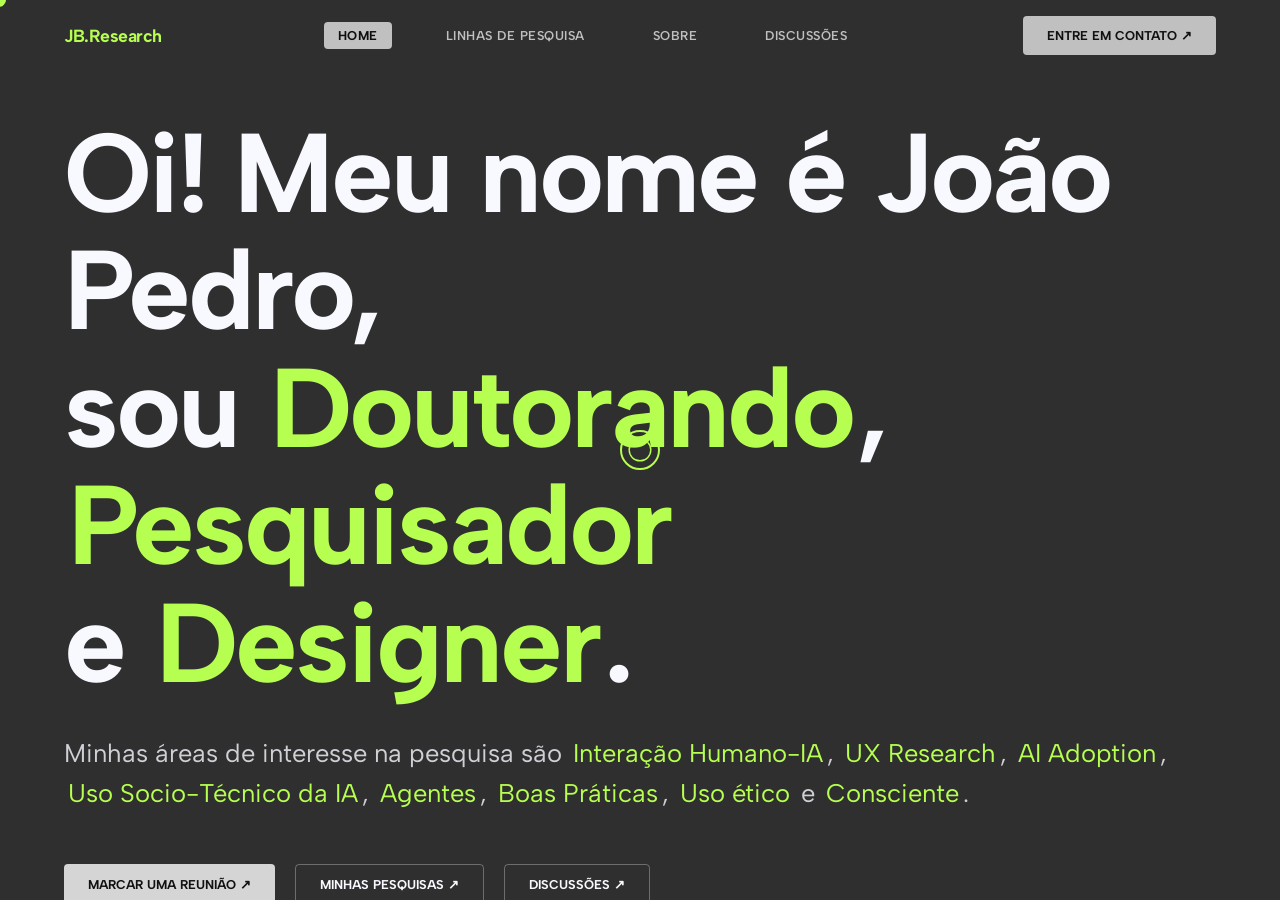
==== index.html @ c2bb64d6 "first commit" ====
<!DOCTYPE html>
<html lang="pt-BR">
<head>
    <meta charset="UTF-8">
    <meta name="viewport" content="width=device-width, initial-scale=1.0">
    <title>JB.Research - Doutorando, Pesquisador e Designer</title>
    <!-- Google Fonts: Albert Sans -->
    <link rel="preconnect" href="https://fonts.googleapis.com">
    <link rel="preconnect" href="https://fonts.gstatic.com" crossorigin>
    <link href="https://fonts.googleapis.com/css2?family=Albert+Sans:ital,wght@0,100..900;1,100..900&display=swap" rel="stylesheet">
    <!-- CSS -->
    <link rel="stylesheet" href="css/style.css">
</head>
<body>
    <!-- Background fixed -->
    <div class="site-bg"></div>

    <!-- Navigation Bar -->
    <nav class="navbar glass">
        <a href="#home" class="logo">JB.Research</a>
        <div class="nav-links">
            <a href="#home" class="nav-link">HOME</a>
            <a href="#pesquisa" class="nav-link">LINHAS DE PESQUISA</a>
            <a href="#sobre" class="nav-link">SOBRE</a>
            <a href="#discussoes" class="nav-link">DISCUSSÕES</a>
        </div>
        <a href="#contato" class="btn-primary">ENTRE EM CONTATO ↗</a>
    </nav>

    <!-- App Shell: SPA Wrapper -->
    <main id="app-content">
        <!-- HOME -->
        <section id="route-home" class="page-section active">
            <div class="home-content">
                <h1 class="hero-title anim-hero-1">Oi! Meu nome é João Pedro,<br>sou <span class="highlight highlight-sweep">Doutorando</span>, <span class="highlight highlight-sweep">Pesquisador</span><br>e <span class="highlight highlight-sweep">Designer</span>.</h1>
                <p class="hero-paragraph anim-hero-2">Minhas áreas de interesse na pesquisa são <span class="highlight highlight-sweep">Interação Humano-IA</span>, <span class="highlight highlight-sweep">UX Research</span>, <span class="highlight highlight-sweep">AI Adoption</span>, <span class="highlight highlight-sweep">Uso Socio-Técnico da IA</span>, <span class="highlight highlight-sweep">Agentes</span>, <span class="highlight highlight-sweep">Boas Práticas</span>, <span class="highlight highlight-sweep">Uso ético</span> e <span class="highlight highlight-sweep">Consciente</span>.</p>
                <div class="hero-actions anim-hero-3">
                    <a href="#contato" class="btn-secondary">MARCAR UMA REUNIÃO ↗</a>
                    <a href="#pesquisa" class="btn-outline">MINHAS PESQUISAS ↗</a>
                    <a href="#discussoes" class="btn-outline">DISCUSSÕES ↗</a>
                </div>
            </div>
        </section>

        <!-- LINHAS DE PESQUISA -->
        <section id="route-pesquisa" class="page-section">
            <div class="cards-grid">
                <a href="https://www.linkedin.com/in/joaopedropombarros/" target="_blank" rel="noopener noreferrer"><div class="glass-card full-height anim-delay-1">
                    <h2>Tese</h2>
                    <div class="card-content-wrap">
                        <p class="card-book-title">Título: <span class="highlight">AGENTES DE IA COMO SUPORTE COGNITIVO NO ENSINO DE DESIGN DIGITAL</span>: PRINCÍPIOS, PRÁTICAS E MÉTODO PARA INTERAÇÃO HUMANO-IA, APRIMORANDO AS COMPETÊNCIAS DE DESIGN EM ESTUDANTES.</p>
                        <p class="card-abstract"><strong>Resumo:</strong> Esta tese investiga como agentes de IA podem atuar como suporte cognitivo no ensino de design digital, focando na interação humano-IA e no desenvolvimento de competências projetuais. O estudo explora princípios, práticas e métodos para a co-criação entre humanos e IA, visando aprimorar a qualidade e originalidade das decisões de design em estudantes.</p>
                    </div>
                    <div class="card-footer mt-auto">
                        <small>Palavras-chave: Interação Humano-IA, Agentes, Design, Ensino.</small>
                        <span class="icon-arrow">↗</span>
                    </div>
                </div>
                </a>

                  <a href="https://www.linkedin.com/in/joaopedropombarros/" target="_blank" rel="noopener noreferrer"> <div class="glass-card full-height anim-delay-2">
                    <h2>Dissertação</h2>
                    <div class="card-content-wrap">
                        <p class="card-book-title">Título: <span class="highlight">APLICAÇÕES DA INTELIGÊNCIA ARTIFICIAL GENERATIVA</span> EM PROCESSOS DE PRODUÇÃO DE SITES COM FOCO NA EXPERIÊNCIA DOS WEB DESIGNERS</p>
                        <p class="card-abstract"><strong>Resumo:</strong> Esta dissertação investiga como a inteligência artificial generativa pode ser aplicada em processos de produção de sites, com foco na experiência dos web designers. O estudo explora princípios, práticas e métodos para a co-criação entre humanos e IA, visando aprimorar a qualidade e originalidade das decisões de design.</p>
                    </div>
                    <div class="card-footer mt-auto">
                        <small>Palavras-chave: Inteligência Artificial Generativa, Experiência do Usuário, Web Design.</small>
                        <span class="icon-arrow">↗</span>
                    </div>
                </div>
                  </a>

                   <a href="https://www.linkedin.com/in/joaopedropombarros/" target="_blank" rel="noopener noreferrer">
                    <div class="glass-card full-height anim-delay-3">
                    <h2>Artigos e Papers</h2>
                    <div class="card-content-wrap">
                        <p class="card-book-title">Título: NÍVEIS DE ATRIBUIÇÃO DE INTELIGÊNCIA ARTIFICIAL (NAIA): <span class="highlight">UMA PROPOSTA DE DISCLAIMER BIDIMENSIONAL</span> PARA IDENTIFICAÇÃO DO USO DE INTELIGÊNCIA ARTIFICIAL EM PRODUTOS INTELECTUAIS E CRIATIVOS</p>
                        <p class="card-abstract" style="margin-bottom: 20px;"><strong>Resumo:</strong> Este artigo propõe uma estrutura para identificar o uso de inteligência artificial em produtos intelectuais e criativos, abordando questões de autoria, ética e transparência.</p>
                        <hr class="separator" style="margin: 20px 0;">
                        <p class="card-book-title">Título: A CAIXA PRETA DO ARTISTA: <span class="highlight">MEDIAÇÃO TÉCNICA, OPACIDADE ALGORÍTMICA E A CRISE DA AUTORIA NO DESIGN GENERATIVO</span></p>
                        <p class="card-abstract"><strong>Resumo:</strong> Este artigo explora a crise da autoria no design generativo, abordando questões de mediação técnica, opacidade algorítmica e o papel do designer na era da inteligência artificial.</p>
                    </div>
                    <div class="card-footer mt-auto">
                        <small>Palavras-chave: Autoria, Opacidade, Ética, Inteligência Artificial.</small>
                        <span class="icon-arrow">↗</span>
                    </div>
                </div>
                   </a>
            </div>
        </section>

        <!-- SOBRE -->
        <section id="route-sobre" class="page-section scrollable">
            <div class="sobre-container">
                <div class="glass-card sobre-wrapper anim-delay-1">
                    <h2 class="section-title anim-delay-0">Sobre</h2>
                    <div class="sobre-grid">
                        <div class="sobre-column">
                            <h3 class="sobre-title"><span class="highlight">Perfil</span></h3>
                            <p>Pesquisador em interação humano-IA (Human-AI Interaction) e doutorando no programa TIDD da PUC-SP, onde investigo agentes de IA (AI Agents) como suporte cognitivo para estudantes de design digital. Mestre pelo mesmo programa, com dissertação sobre o impacto da IA generativa no workflow de web designers. Formação em Design de Interação.</p>
                            <p>Conecto pesquisa acadêmica com prática profissional: investigo como pessoas adotam e interagem com IA (AI Adoption), e trago experiência real em análise de comportamento de usuários, testes A/B, design system e front-end avançado (HTML, CSS, JavaScript). Atuo na intersecção entre user research, human-centered design, co-design humano-IA e prompt engineering.</p>

                            <h3 class="sobre-title"><span class="highlight">Experiência Profissional</span></h3>
                            <div class="timeline-item">
                                <p class="sobre-subtitle">Web Designer Jr — Empiricus, São Paulo | Jan 2023 - Jun 2025</p>
                                <ul>
                                    <li>Mais de 120 campanhas digitais. Testes A/B orientando decisões baseadas em evidência.</li>
                                    <li>Criação de interfaces completas (CPL, LP, VSL, Checkout) com foco em clareza, hierarquia visual e consistência entre etapas do funil.</li>
                                    <li>Definição colaborativa de KV, estrutura de página, CTAs e elementos visuais com impacto direto em engajamento e cliques.</li>
                                    <li>Desenvolvimento e manutenção de design systems internos, incluindo padronização de ícones, cores, componentes e comportamentos.</li>
                                    <li>Prototipação em Figma, com criação de variações de layout e comparação de alternativas para tomada de decisão.</li>
                                    <li>Execução de testes A/B , comparando variações de páginas e selecionando versões de maior desempenho.</li>
                                    <li>Participação no projeto de um formulário extenso com lógica condicional, definindo em conjunto fluxos alternativos, etapas reduzidas e regras de navegação.</li>
                                    <li>Colaboração constante com copywriters e designers na definição de comunicação visual e escrita.</li>
                                </ul>
                            </div>
                            <div class="timeline-item mt-4">
                                <p class="sobre-subtitle">Estagiário Web Designer — Empiricus, São Paulo | Jan 2022 - Dez 2022</p>
                                <ul>
                                    <li>Apoio na criação de layouts e interfaces de campanhas.</li>
                                    <li>Ajustes em design system, produção de elementos visuais e suporte no desenvolvimento das páginas.</li>
                                    <li>Suporte em testes A/B e variações de KV.</li>
                                </ul>
                            </div>
                            <div class="timeline-item mt-4">
                                <p class="sobre-subtitle">Estagiário de Design — Tribunal de Contas do Estado de São Paulo, São Paulo | Jan 2021 - Dez 2021</p>
                                <ul>
                                    <li>Participação no redesign da página principal, reorganizando conteúdo e estrutura visual.</li>
                                    <li>Criação de protótipos no Figma, layouts e materiais gráficos.</li>
                                    <li>Produção de ilustrações, vídeos e banners para comunicação interna e institucional.</li>
                                    <li>Apresentação interna sobre fundamentos de UX/UI.</li>   
                                </ul>
                            </div>
                           
                         
                        </div>
                        <div class="sobre-column">
                             <h3 class="sobre-title"><span class="highlight">Formação Acadêmica</span></h3>
                            <div class="timeline-item">
                                <p class="sobre-subtitle">Doutorado — Tecnologias da Inteligência e Design Digital PUC-SP | 2026 - atual</p>
                                <p class="date">Agentes de IA como Suporte Cognitivo no Ensino de Design Digital: co-design com IA e impactos na originalidade e qualidade das decisões projetuais.</p>
                            </div>
                            <div class="timeline-item">
                                <p class="sobre-subtitle">Mestrado — Tecnologias da Inteligência e Design Digital PUC-SP | 2023 - 2025</p>
                                <p class="date">Aplicações da IA Generativa em Processos de Produção de Sites com Foco na Experiência dos Web Designers.</p>
                            </div>
                            <div class="timeline-item">
                                <p class="sobre-subtitle">Bacharelado — Design de Interação PUC-SP | 2019 - 2022</p>
                                <p class="date">Projeto final com pesquisa de campo, prototipagem completa e validação interna.</p>
                            </div>
                            
                               <h3 class="sobre-title"><span class="highlight">Competências</span></h3>
                            <p class="sobre-subtitle">Pesquisa (User Research): Pesquisa qualitativa e quantitativa, testes A/B, heurísticas de Nielsen...</p>
                            <p class="sobre-subtitle">Design & UX (Human-Centered Design): Figma, design system, arquitetura de informação...</p>
                            <p class="sobre-subtitle">Front-end: HTML, CSS, JavaScript (avançado), React.</p>
                            <p class="sobre-subtitle">Transversais: Pensamento crítico, resolução de problemas.</p>
                           
                            <h3 class="sobre-title"><span class="highlight">Idiomas e Certificações</span></h3>
                            <p>Português: Nativo | Inglês: Avançado<br>
                            Front-end — Alura (160h) | JavaScript — Alura (100h) | Acessibilidade — Alura</p>
                        </div>
                    </div>
                </div>
            </div>
        </section>

        <!-- DISCUSSÕES -->
        <section id="route-discussoes" class="page-section scrollable">
            <div class="discussoes-container">
                <div class="glass-card mb-4 anim-delay-1">
                    <h2 style="font-size: 2.2rem; margin-bottom: 12px;">Discussões</h2>
                    <p>Reflexões, Insights e Teorias sobre Design, Cultura, Programação, Notícias, Educação, Inteligência Artificial e Tecnologia que se alinham com os temas das minhas pesquisas.</p>
                </div>
                
                <p>Clique para ler:</p>
                <div class="list-temas">
                    <a href="#tema/1" class="glass-card tema-card anim-delay-2">
                        <div class="tema-img"><img src="assets/images/discussao1.png" alt="Discussão na área" class="img-placeholder"></div>
                        <div class="tema-info">
                            <p style="font-size: 1rem;">15/04/2026</p>
                            <h2 style="font-size: 1.6rem;">O Custo Invisível da Inteligência Artificial: A Dívida Cognitiva que Está Se Acumulando</h2>
                            <div class="tags-container">
                                <!-- Tags disponíveis (descomente e cole na área livre abaixo para usar): -->
                                <!-- <span class="tema-tag tag-teoria">Teoria</span> -->
                                <!-- <span class="tema-tag tag-discussao">Discussão</span> -->
                                <!-- <span class="tema-tag tag-insight">Insight</span> -->
                                <!-- <span class="tema-tag tag-design">Design</span> -->
                                <!-- <span class="tema-tag tag-cultura">Cultura</span> -->
                                <!-- <span class="tema-tag tag-programacao">Programação</span> -->
                                <!-- <span class="tema-tag tag-noticia">Notícia</span> -->
                                <!-- <span class="tema-tag tag-educacao">Educação</span> -->
                                <!-- <span class="tema-tag tag-ia">Inteligência Artificial</span> -->
                                <!-- <span class="tema-tag tag-llms">LLMs</span> -->
                                <!-- <span class="tema-tag tag-agentes">Agentes</span> -->
                                <!-- <span class="tema-tag tag-tecnologia">Tecnologia</span> -->
                                
                                <!-- Tags ativas de exemplo nesta discussão: -->
                                <span class="tema-tag tag-tecnologia">Tecnologia</span>
                                <span class="tema-tag tag-ia">Inteligência Artificial</span>
                                <span class="tema-tag tag-llms">LLMs</span>
                            </div>
                        </div>
                    </a>
                    <!-- <a href="#tema/2" class="glass-card tema-card anim-delay-3">
                        <div class="tema-img"><div class="img-placeholder"></div></div>
                        <div class="tema-info">
                            <h2 style="font-size: 1.6rem;">Tema 2</h2>
                        </div>
                    </a>
                    <a href="#tema/3" class="glass-card tema-card anim-delay-4">
                        <div class="tema-img"><div class="img-placeholder"></div></div>
                        <div class="tema-info">
                            <h2 style="font-size: 1.6rem;">Tema 3</h2>
                        </div>
                    </a> -->
                </div>
            </div>
        </section>
        
        <!-- CONTATO -->
        <section id="route-contato" class="page-section">
            <div class="contato-content home-content anim-delay-1">
                <h1 class="hero-title">Vamos conversar?</h1>
                <p class="hero-paragraph">Sinta-se livre para <a href="mailto:joaoppob@gmail.com" class="highlight under-link">me enviar um e-mail</a> ou me conectar no <a target="_blank" href="https://www.linkedin.com/in/joaopedropombarros/" class="highlight under-link">LinkedIn</a>.</p>
            </div>
        </section>
    </main>

    <!-- DYNAMIC TEMA WRAPPER -->
    <div id="subpage-overlay" class="subpage-overlay">
        <div class="subpage-content" id="subpage-content">
            <!-- Carregado via fetch -->
        </div>
    </div>

    <!-- Mouse Custom Cursor -->
    <div id="circle-cursor">
        <svg viewBox="0 0 100 100"><circle cx="50" cy="50" r="30" stroke="var(--color-primary)" stroke-width="4" fill="var(--color-primary)" /></svg>
    </div>
    <div id="circle-cursorGrande">
        <svg viewBox="0 0 100 100"><circle cx="50" cy="50" r="30" stroke="var(--color-primary)" stroke-width="4" fill="none" /></svg>
    </div>

    <script src="https://cdn.jsdelivr.net/npm/@supabase/supabase-js@2"></script>
    <script src="js/script.js"></script>
</body>
</html>
---- css/style.css ----
/* Design Tokens (JB.Research) */
:root {
    --color-primary: #B6FF50;
    --color-secondary: #C0C0C0;
    --color-bg: #2F2F2F;
    --color-surface: rgba(0, 0, 0, 0.12); 
    --color-text-title: #F8F8FF;
    --color-text-body: rgba(248, 248, 255, 0.8);
    
    --border-radius: 8px;
    --blur-amount: 16px;
    --shadow-apple: 0 10px 30px rgba(0, 0, 0, 0.3), inset 0 1px 0 rgba(255, 255, 255, 0.05);
    
    --font-primary: 'Albert Sans', sans-serif;
}

* {
    margin: 0;
    padding: 0;
    box-sizing: border-box;
}

body {
    font-family: var(--font-primary);
    background-color: var(--color-bg);
    color: var(--color-text-body);
    overflow: hidden; /* SPA: Only sections scroll */
    height: 100vh;
    width: 100vw;
    cursor: none !important; /* Hide native cursor for the custom one */
}
a, button { cursor: none !important; }

h1, h2, h3, h4, h5, h6 {
    color: var(--color-text-title);
    font-weight: 700;
}
.highlight {
    color: var(--color-primary);
    transition: text-shadow 0.3s;
}
.highlight-sweep {
    display: inline;
    position: relative;
    background-image: linear-gradient(var(--color-primary), var(--color-primary));
    background-size: 0% 100%;
    background-repeat: no-repeat;
    background-position: left center;
    transition: background-size 0.5s cubic-bezier(0.25, 1, 0.5, 1), color 0.3s ease;
    padding: 0 4px;
    border-radius: 4px;
}
.highlight-sweep:hover {
    background-size: 100% 100%;
    color: #0e0e0e;
}

p {
    font-size: 1.2rem;
    line-height: 1.6;
    margin-bottom: 1rem;
}
a {
    text-decoration: none;
    transition: all 0.3s cubic-bezier(0.25, 1, 0.5, 1);
}

/* Base Fixed Background */
.site-bg {
    position: fixed;
    top: 0; left: 0; width: 100vw; height: 100vh;
    background-image: url('../assets/images/bg-desk.GIF');
    background-size: cover;
    background-position: center;
    background-repeat: no-repeat;
    z-index: -1;
    opacity: 0.8;
}

/* NAVBAR */
.navbar {
    position: fixed;
    top: 0; left: 0; width: 100%;
    padding: 24px 20vw; /* 20% margin */
    display: flex;
    justify-content: space-between;
    align-items: center;
    z-index: 100;
    transition: all 0.4s ease;
}
.navbar.scrolled {
    padding: 16px 20vw;
    background: rgba(0,0,0,0.5);
    backdrop-filter: blur(var(--blur-amount));
    -webkit-backdrop-filter: blur(var(--blur-amount));
    border-bottom: 1px solid rgba(255,255,255,0.05);
}
.logo {
    color: var(--color-primary);
    font-weight: 700;
    font-size: 1.1rem;
    letter-spacing: -0.5px;
}
.logo:hover {
    text-shadow: 0 0 15px rgba(182, 255, 80, 0.5);
}
.nav-links {
    display: flex;
    gap: 40px;
}

/* Hover Sweep Text Effect (Portfolio Style) */
.nav-link {
    color: var(--color-secondary); /* Cinza original */
    font-size: 0.8rem;
    font-weight: 600;
    text-transform: uppercase;
    letter-spacing: 0.5px;
    position: relative;
    padding: 6px 14px;
    z-index: 1;
    border-radius: 4px;
    overflow: hidden;
}
.nav-link::before {
    content: "";
    position: absolute;
    top: 0; left: 50%;
    width: 0; height: 100%;
    background: var(--color-secondary); /* Fundo expandindo em cinza */
    transition: width 0.3s cubic-bezier(0.25, 1, 0.5, 1), left 0.3s cubic-bezier(0.25, 1, 0.5, 1);
    z-index: -1;
}
.nav-link:hover::before, .nav-link.active::before {
    width: 100%;
    left: 0;
}
.nav-link:hover, .nav-link.active {
    color: #0e0e0e; /* Fica branco sobre o fundo preenchido */
    font-weight: bold;
}

/* BUTTONS */
.btn-primary, .btn-secondary, .btn-outline {
    padding: 12px 24px;
    border-radius: 4px;
    font-size: 0.8rem;
    font-weight: 700;
    text-transform: uppercase;
    display: inline-flex;
    align-items: center;
    justify-content: center;
    transition: transform 0.3s cubic-bezier(0.25, 1, 0.5, 1), box-shadow 0.3s, background-color 0.3s, color 0.3s;
}
.btn-primary {
    background: var(--color-secondary);
    color: #111;
}
.btn-primary:hover {
    transform: translateY(-2px);
    box-shadow: 0 10px 25px rgba(182, 255, 80, 0.2);
    background: var(--color-primary);
    color: #111;
}
.btn-secondary {
    background: rgba(255,255,255,0.8);
    color: #111;
}
.btn-secondary:hover {
    background: var(--color-primary);
    color: #111;
    transform: translateY(-2px);
    box-shadow: 0 10px 30px rgba(182, 255, 80, 0.3);
}
.btn-outline {
    background: transparent;
    color: var(--color-text-title);
    border: 1px solid rgba(255,255,255,0.3);
}
.btn-outline:hover {
    border-color: var(--color-primary);
    color: var(--color-primary);
    background: rgba(182, 255, 80, 0.05); /* very subtle green bg */
    transform: translateY(-2px);
    box-shadow: 0 10px 30px rgba(182, 255, 80, 0.1);
}

/* ROUTER & SECTIONS CONFIG */
#app-content {
    position: relative;
    width: 100%;
    height: 100vh;
}
.page-section {
    position: absolute;
    top: 0; left: 0; width: 100%; height: 100%;
    padding: 180px 20vw 60px; /* offset navbar, 20vw margins to center 60% content */
    opacity: 0;
    visibility: hidden;
    /* Removido o transform: translateY da seção base para previnir bugs de backdrop-filter no Safari */
    transition: opacity 0.6s cubic-bezier(0.25, 1, 0.5, 1), visibility 0.6s;
    overflow: hidden;
}
.page-section.active {
    opacity: 1;
    visibility: visible;
}
.page-section.scrollable {
    overflow-y: auto;
}

/* Animações Sequenciais Internas das Seções (Gatilho ao ficar .active) */
.page-section .anim-hero-1,
.page-section .anim-hero-2,
.page-section .anim-hero-3,
.page-section .anim-delay-0,
.page-section .anim-delay-1,
.page-section .anim-delay-2,
.page-section .anim-delay-3,
.page-section .anim-delay-4 {
    opacity: 0;
    transform: translateY(40px);
    transition: opacity 0.8s cubic-bezier(0.25, 1, 0.5, 1), transform 0.8s cubic-bezier(0.25, 1, 0.5, 1);
}

.page-section.active .anim-hero-1,
.page-section.active .anim-hero-2,
.page-section.active .anim-hero-3,
.page-section.active .anim-delay-0,
.page-section.active .anim-delay-1,
.page-section.active .anim-delay-2,
.page-section.active .anim-delay-3,
.page-section.active .anim-delay-4 {
    opacity: 1;
    transform: translateY(0);
}

/* Delays para as páginas integradas SPA aparecerem sucessivamente */
.anim-delay-0 { transition-delay: 0.1s; }
.anim-delay-1 { transition-delay: 0.2s; }
.anim-delay-2 { transition-delay: 0.3s; }
.anim-delay-3 { transition-delay: 0.4s; }
.anim-delay-4 { transition-delay: 0.5s; }

.anim-hero-1 { transition-delay: 0.3s; }
.anim-hero-2 { transition-delay: 0.5s; }
.anim-hero-3 { transition-delay: 0.7s; }

/* COMPONENTS (GLASS CARD) */
.glass-card {
    background: var(--color-surface);
    backdrop-filter: blur(var(--blur-amount));
    -webkit-backdrop-filter: blur(var(--blur-amount));
    border: 1px solid rgba(200,200,200,0.15);
    border-radius: var(--border-radius);
    padding: 40px;
    box-shadow: var(--shadow-apple);
    transition: transform 0.3s cubic-bezier(0.25,1,0.5,1), border-color 0.3s, box-shadow 0.3s;
    margin-bottom: 24px;
}
/* Micro-interaction Hover Cards */
/* .glass-card:hover { 
    border-color: var(--color-primary); 
    box-shadow: 0 15px 40px rgba(182, 255, 80, 0.15);
} */

/* SEÇÕES MÓDULOS */
/* HOME */
.home-content {
    width: 100%;
    height: 100%;
    display: flex;
    flex-direction: column;
    justify-content: center;
}
.hero-title { 
    font-size: 7rem; /* Enorme 6.5rem conforme solicitado */
    line-height: 1.05; 
    margin-bottom: 30px; 
    letter-spacing: -3px; 
}
.hero-paragraph { 
    font-size: 1.6rem; 
    margin-bottom: 50px; 
    line-height: 1.6; 
    max-width: 100%;
}
.hero-actions { display: flex; gap: 20px; }

/* LINHAS PESQUISA */
.cards-grid {
    display: grid;
    grid-template-columns: repeat(3, 1fr);
    gap: 30px;
    height: auto;
    min-height: calc(100vh - 240px);
}
.cards-grid > a {
    display: flex;
    flex-direction: column;
    text-decoration: none;
    color: inherit;
    transition: transform 0.3s cubic-bezier(0.25, 1, 0.5, 1);
}
/* Caso o card inteiro seja o hover do link */
.cards-grid > a:hover .glass-card {
    border-color: var(--color-primary); 
    box-shadow: 0 15px 40px rgba(182, 255, 80, 0.15);
}
.cards-grid > a > .glass-card {
    height: 100%;
    width: 100%;
    margin-bottom: 0 !important; /* Desabilita margem extra dentro do grid */
}
.glass-card.full-height {
    display: flex;
    flex-direction: column;
}
.glass-card.full-height h2 { font-size: 2rem; margin-bottom: 24px; transition: color 0.3s; }
.glass-card:hover h2 { color: var(--color-primary); }

.card-content-wrap {
    flex-grow: 1;
}
.card-book-title {
    font-size: 1.15rem;
    line-height: 1.5;
    margin-bottom: 12px;
    font-weight: 500;
}
.card-abstract {
    font-size: 0.95rem;
    line-height: 1.6;
    color: rgba(255, 255, 255, 0.7);
}

.card-footer {
    display: flex; justify-content: space-between; align-items: flex-end;
    margin-top: 30px;
    border-top: 1px solid rgba(255,255,255,0.1); padding-top: 20px;
}
.card-footer small { font-size: 0.8rem; color: rgba(255,255,255,0.6); max-width: 80%; }
.icon-arrow {
    font-size: 1.5rem; color: var(--color-text-title); transition: transform 0.3s, color 0.3s;
}
.glass-card:hover .icon-arrow { color: var(--color-primary); transform: translate(4px, -4px); }
.separator { border: none; border-top: 1px dashed rgba(255,255,255,0.2); margin: 24px 0; }

/* SOBRE */
.sobre-container { width: 100%; }
.section-title { font-size: 3rem; margin-bottom: 30px; }
.sobre-grid { display: grid; grid-template-columns: 1fr 1fr; gap: 60px; }
.sobre-title { font-size: 2rem; margin-bottom: 15px; transition: color 0.3s; }
.sobre-title:hover { color: var(--color-primary); }
.timeline-item { margin-bottom: 12px; }
.timeline-item .date { font-size: 1rem; color: var(--color-secondary); margin-bottom: 8px; }
.timeline-item ul { list-style-position: inside; color: var(--color-text-body); margin-top:10px; }
.timeline-item li { margin-bottom: 8px; }
.mt-4 { margin-bottom: 12px; }
.sobre-subtitle { font-size: 1.2rem; color: #F8F8FF; margin-bottom: 8px; }

/* DISCUSSÕES */
.discussoes-container { width: 100%; }
.list-temas { display: flex; flex-direction: column; gap: 24px; }
.tema-card {
    display: flex; align-items: center; padding: 0;
    overflow: hidden; text-decoration: none;
}
.tema-card:hover { 
    transform: scale(1.02); 
    border-color: var(--color-primary); 
    box-shadow: 0 15px 40px rgba(182, 255, 80, 0.1); 
}
.tema-card:hover h2 { color: var(--color-primary);}

.tema-img {
    width: 250px; height: 100%;
    /* background: rgba(255,255,255,0.03); border-right: 1px solid rgba(255,255,255,0.1); */
    display: flex; align-items: center; justify-content: center; padding: 20px;
    transition: border-color 0.3s;
}
.tema-card:hover .tema-img { border-right-color: rgba(182, 255, 80, 0.3); }

.img-placeholder { width: 140px; height: 140px; background: #D9D9D9; border-radius: 4px; object-fit: cover; }
.tema-info { padding: 20px; flex-grow: 1; }
.tema-info h2 { transition: color 0.3s; margin-bottom: 2rem; }
.tema-info p { color: var(--color-text-body); }

/* Tema Tags */
.tags-container {
    display: flex;
    flex-wrap: wrap;
    gap: 10px;
    margin-top: 12px;
}
.tema-tag {
    display: inline-block;
    color: #FFFFFF;
    font-size: 0.75rem;
    font-weight: 700;
    text-transform: uppercase;
    padding: 6px 14px;
    border-radius: 20px;
    letter-spacing: 0.5px;
    border: 1px solid rgba(255, 255, 255, 0.1);
    transition: transform 0.3s, filter 0.3s;
    background: #555; /* Default fallback */
}
.tema-tag:hover {
    transform: translateY(-2px);
    filter: brightness(1.15);
}

/* Specific Tag Colors */
.tag-teoria { background: #E0A800; box-shadow: 0 4px 15px rgba(224, 168, 0, 0.3); }
.tag-discussao { background: #FF5722; box-shadow: 0 4px 15px rgba(255, 87, 34, 0.3); }
.tag-insight { background: #E91E63; box-shadow: 0 4px 15px rgba(233, 30, 99, 0.3); }
.tag-design { background: #AB47BC; box-shadow: 0 4px 15px rgba(171, 71, 188, 0.3); }
.tag-cultura { background: #9C27B0; box-shadow: 0 4px 15px rgba(156, 39, 176, 0.3); }
.tag-programacao { background: #00BCD4; box-shadow: 0 4px 15px rgba(0, 188, 212, 0.3); }
.tag-noticia { background: #F44336; box-shadow: 0 4px 15px rgba(244, 67, 54, 0.3); }
.tag-educacao { background: #FF9800; box-shadow: 0 4px 15px rgba(255, 152, 0, 0.3); }
.tag-ia { background: #6B38FB; box-shadow: 0 4px 15px rgba(107, 56, 251, 0.3); }
.tag-llms { background: #7CB342; box-shadow: 0 4px 15px rgba(124, 179, 66, 0.3); }
.tag-agentes { background: #26A69A; box-shadow: 0 4px 15px rgba(38, 166, 154, 0.3); }
.tag-tecnologia { background: #3069F9; box-shadow: 0 4px 15px rgba(48, 105, 249, 0.3); }

/* SUBPAGE FETCH ROOT (MODAL DA DISCUSSÃO TEMAS) */
.subpage-overlay {
    position: fixed;
    top: 0; left: 0; width: 100vw; height: 100vh;
    background: var(--color-bg); z-index: 200; overflow-y: auto;
    transform: translateY(100%);
    opacity: 0;
    transition: transform 0.7s cubic-bezier(0.22, 1, 0.36, 1), opacity 0.5s;
}
.subpage-overlay.open { transform: translateY(0); opacity: 1; }
.subpage-content {
    position: relative; 
    width: 100%; 
    min-height: 100%;
    background-color: var(--color-bg);
}
.subpage-bg {
    position: absolute; /* Acompanha o scroll corretamente! */
    top: 0; left: 0; width: 100%; height: 100%;
    background-image: url('../assets/images/Vector.svg');
    background-size: 800px;
    background-position: top left; 
    background-repeat: repeat;
    opacity: 0.3; 
    z-index: 0; 
    pointer-events: none;
    filter: blur(3px);
}
.tema-wrapper {
    position: relative; z-index: 1;
    width: 60vw; margin: 0 auto; padding: 120px 0 80px; max-width: 900px;
}
.btn-back {
    display: inline-flex; align-items: center; gap: 8px;
    color: var(--color-text-title); margin-bottom: 40px; font-weight: 700; font-size: 1rem;
    background: transparent; border: none; font-family: inherit;
    transition: color 0.3s, transform 0.3s;
}
.btn-back:hover { color: var(--color-primary); transform: translateX(-5px) scale(1.05); }
.tema-img-banner {
    width: 100%; height: 350px; background: #D9D9D9; border-radius: var(--border-radius);
    margin-bottom: 40px; object-fit: cover; display: block;
}
.tema-title { color: var(--color-primary); font-size: 3rem; margin-bottom: 40px; line-height: 1.1; letter-spacing: -2px; }

/* UTIL & SCROLLBAR */
.under-link { text-decoration: underline; text-underline-offset: 6px; color:rgba(255,255,255,0.7); transition: color 0.3s; }
.under-link:hover { color: var(--color-primary); }

::-webkit-scrollbar { width: 8px; }
::-webkit-scrollbar-track { background: var(--color-bg); }
::-webkit-scrollbar-thumb { background: rgba(255,255,255,0.2); border-radius: 4px; }
::-webkit-scrollbar-thumb:hover { background: var(--color-primary); opacity: 0.8; }

/* Custom Cursor Tracker */
#circle-cursor {
    position: fixed; top: 0; left: 0;
    width: 12px; height: 12px;
    background: var(--color-primary);
    border-radius: 50%;
    pointer-events: none;
    z-index: 9999;
    transform: translate(-50%, -50%);
    transition: transform 0.2s cubic-bezier(0.25, 1, 0.5, 1);
}
#circle-cursorGrande {
    position: fixed; top: 0; left: 0;
    width: 40px; height: 40px;
    border: 2px solid var(--color-primary);
    border-radius: 50%;
    pointer-events: none;
    z-index: 9998;
    transform: translate(-50%, -50%);
    transition: top 0.1s ease-out, left 0.1s ease-out, transform 0.3s cubic-bezier(0.25, 1, 0.5, 1), opacity 0.3s;
}

body.hovering #circle-cursor { 
    transform: translate(-50%, -50%) scale(0); /* Hides dot cleanly */
}
body.hovering #circle-cursorGrande {
    transform: translate(-50%, -50%) scale(1.6);
    background: rgba(182, 255, 80, 0.1); /* Slight fill on hover */
    border-width: 1px;
}

/* --- COMMENTS SYSTEM --- */
.comments-section-wrapper {
    margin-top: 60px;
    padding-top: 40px;
    border-top: 1px solid rgba(255,255,255,0.1);
}
.comments-header {
    display: flex;
    justify-content: space-between;
    align-items: center;
    margin-bottom: 24px;
}
.comments-header h2 {
   font-size: 2rem;
}
.btn-small {
    padding: 6px 14px;
    font-size: 0.8rem;
}

/* Input Area */
.comment-input-area {
    background: rgba(30, 30, 30, 0.7);
    border-radius: var(--border-radius);
    padding: 24px;
    margin-bottom: 30px;
    border: 1px solid rgba(255,255,255,0.05);
}
.input-area-header {
    display: flex;
    align-items: center;
    gap: 16px;
    margin-bottom: 16px;
}
.avatar-preview {
    width: 40px;
    height: 40px;
    border-radius: 50%;
    background-color: #F88581; /* Placeholder */
    flex-shrink: 0; /* Impede que o avatar seja ovalado sob compressão */
}
.input-name {
    flex-grow: 1;
    background: transparent;
    border: none;
    color: var(--color-text-title);
    font-size: 1rem;
    font-family: var(--font-primary);
    font-weight: 500;
}
.input-name:focus { outline: none; }
.input-body {
    width: 100%;
    background: transparent;
    border: none;
    resize: none;
    color: var(--color-text-title);
    font-size: 1.2rem;
    font-family: var(--font-primary);
    line-height: 1.5;
    margin-bottom: 16px;
}
.input-body:focus { outline: none; }
.input-actions {
    display: flex;
    justify-content: flex-end;
    gap: 12px;
}
.btn-cancel {
    background: transparent;
    border: none;
    color: rgba(255, 255, 255, 0.7);
    font-size: 0.9rem;
    cursor: none !important;
    font-weight: bold;
}
.btn-cancel:hover { color: #FFF; }

/* Comment List & Cards */
.comment-thread {
    margin-bottom: 24px;
}
.comment-card {
    background: #18181A;
    border-radius: var(--border-radius);
    padding: 24px;
    position: relative;
    box-shadow: 0 4px 20px rgba(0,0,0,0.2);
}
.comment-header {
    display: flex;
    align-items: center;
    gap: 12px;
    margin-bottom: 16px;
}
.comment-avatar {
    width: 40px;
    height: 40px;
    border-radius: 50%;
    display: flex;
    align-items: center;
    justify-content: center;
}
.comment-avatar img {
    width: 24px;
    height: 24px;
    object-fit: contain;
}
.comment-author {
    font-weight: 700;
    color: var(--color-text-title);
    font-size: 1.1rem;
}
.comment-text {
    font-size: 1.15rem;
    line-height: 1.6;
    color: var(--color-text-title);
    margin-bottom: 16px;
}
.comment-timestamp {
    text-align: right;
    font-size: 0.85rem;
    color: rgba(255, 255, 255, 0.6);
}
.comment-reply-action {
    margin-top: 10px;
    display: flex;
}
.comment-replies {
    margin-top: 10px;
    margin-left: 20px;
    padding-left: 20px;
    border-left: 2px solid rgba(255, 255, 255, 0.1);
    display: flex;
    flex-direction: column;
    gap: 16px;
}

/* =========================================================================
   MOBILE RESPONSIVENESS (SMARTPHONES E TABLETS MENORES)
   ========================================================================= */
@media (max-width: 950px) {
    /* 1. Global & Utils */
    .page-section {
        overflow-y: auto !important; /* Garante que todas rolam na vertical nativamente */
    }
    body, a, button {
        cursor: auto !important; /* Desativa cursores custom no celular */
    }
    .cursor-dot, .cursor-outline {
        display: none !important;
    }
    
    /* 2. Navbar: Logo central, links em baixo, botão fixo inferior */
    .navbar {
        padding: 24px 5vw;
        flex-direction: column;
        gap: 16px;
        background: rgba(0,0,0,0.85); /* Fundo mais forte no topo */
    }
    .navbar.scrolled {
        padding: 16px 5vw;
        /* Resolve o bug da W3C: backdrop-filter cria um novo sistema de coordenadas e quebra o position fixed do botão */
        backdrop-filter: none;
        -webkit-backdrop-filter: none;
        background: rgba(18, 18, 18, 0.98);
    }
    .nav-links {
        gap: 12px;
        flex-wrap: wrap;
        justify-content: center;
    }
    .nav-link {
        font-size: 0.75rem;
        padding: 6px 10px;
    }
    .navbar .btn-primary {
        position: fixed;
        bottom: 24px;
        left: 50%;
        transform: translateX(-50%);
        width: 85%;
        text-align: center;
        z-index: 1000;
        box-shadow: 0 10px 30px rgba(0,0,0,0.6);
    }
    
    /* 3. Hero Section (Home) */
    .hero-title {
        font-size: 2.2rem;
        line-height: 1.2;
    }
    .hero-paragraph {
        font-size: 1.2rem;
        line-height: 1.2;
    }
    .hero-actions {
        flex-direction: column;
        width: 100%;
        gap: 16px;
    }
    .hero-actions a {
        width: 100%;
        text-align: center;
        justify-content: center;
    }

    /* 4. Linhas de Pesquisa (Grids) */
    .cards-grid {
        grid-template-columns: 1fr; /* Coluna única no celular */
        gap: 24px;
    }
    .glass-card.full-height h2 {
        font-size: 1.6rem;
    }
    
    /* 5. Discussões (Thumbnail empilhada) */
    .tema-card {
        flex-direction: column;
        align-items: flex-start;
    }
    .tema-img {
        width: 100%;
        height: auto;
        padding: 20px;
        border-right: none;
        border-bottom: 1px solid rgba(255,255,255,0.1);
    }
    .img-placeholder {
        width: 100%;
        max-height: 200px;
    }
    .tema-info {
        padding: 20px;
        width: 100%;
    }
    
    /* 6. Janela Modais Internas (Discussão Completa) */
    .tema-wrapper {
        width: 100vw;
        padding: 140px 20px 100px; /* Mais padding bottom pra não colidir c/ botão */
    }
    .tema-title {
        font-size: 2.3rem; 
        line-height: 1.2;
    }
    .tema-img-banner img {
        height: 250px; /* Reduz banner exagerado no cel */
    }
    .comments-section {
        padding: 24px 16px;
    }
    .comment-replies {
        margin-left: 12px;
        padding-left: 12px;
    }
    .sobre-grid {
        grid-template-columns: 1fr;
        gap: 40px; 
    }
    .sobre-grid p {
        font-size: 1em;
    }
    .sobre-subtitle {
        font-size: 1em;
    }
    .page-section{
        padding: 180px 5vw 60px;
    }
    .comments-header{
        gap: 20px;
    }
    .comments-header h2 {
        font-size: 1.2rem;
    }
    
    /* Input área do comentário em Mobile (Quebra linha e expande 100%) */
    .input-area-header {
        flex-direction: column;
        align-items: flex-start;
        gap: 12px;
    }
    .input-name {
        width: 100%;
        font-size: 0.9rem; /* Levemente menor para caber melhor na tela nova */
    }
}

@media (min-width: 950px) and (max-width: 1860px) {
    .page-section {
        padding: 180px 5vw 60px;
    }
    .navbar{
        padding: 16px 5vw;
    }
}
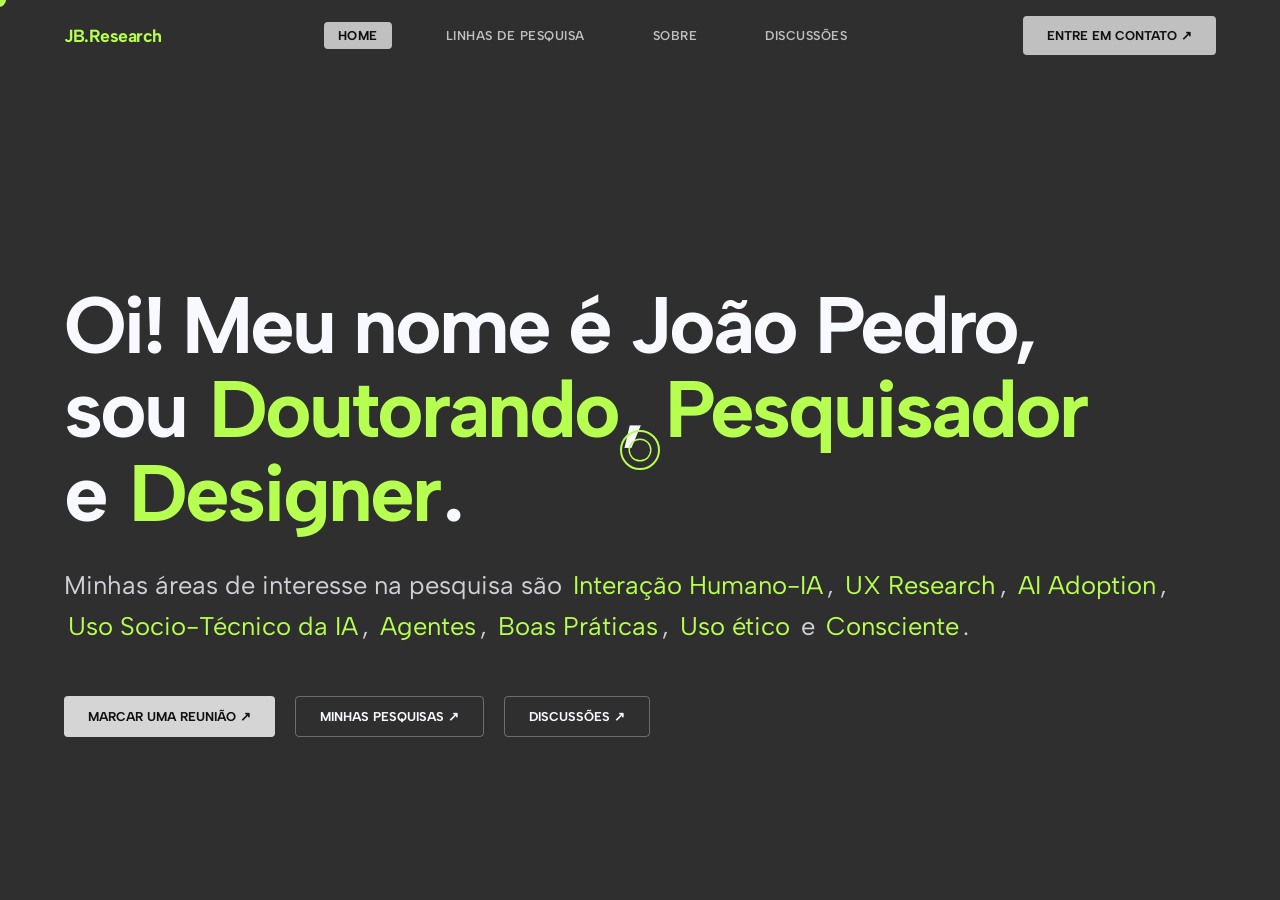
==== commit e75f1533: "feat: implement site-wide design tokens, glassmorphism components, and SPA section transitions" ====
--- a/index.html
+++ b/index.html
@@ -4,6 +4,7 @@
     <meta charset="UTF-8">
     <meta name="viewport" content="width=device-width, initial-scale=1.0">
     <title>JB.Research - Doutorando, Pesquisador e Designer</title>
+    <link rel="icon" href="assets/images/icon.svg" type="image/svg+xml">
     <!-- Google Fonts: Albert Sans -->
     <link rel="preconnect" href="https://fonts.googleapis.com">
     <link rel="preconnect" href="https://fonts.gstatic.com" crossorigin>
@@ -13,7 +14,9 @@
 </head>
 <body>
     <!-- Background fixed -->
-    <div class="site-bg"></div>
+    <video class="site-bg" autoplay loop muted playsinline>
+        <source src="assets/images/bg-desk.mp4" type="video/mp4">
+    </video>
 
     <!-- Navigation Bar -->
     <nav class="navbar glass">
@@ -99,7 +102,8 @@
                         <div class="sobre-column">
                             <h3 class="sobre-title"><span class="highlight">Perfil</span></h3>
                             <p>Pesquisador em interação humano-IA (Human-AI Interaction) e doutorando no programa TIDD da PUC-SP, onde investigo agentes de IA (AI Agents) como suporte cognitivo para estudantes de design digital. Mestre pelo mesmo programa, com dissertação sobre o impacto da IA generativa no workflow de web designers. Formação em Design de Interação.</p>
-                            <p>Conecto pesquisa acadêmica com prática profissional: investigo como pessoas adotam e interagem com IA (AI Adoption), e trago experiência real em análise de comportamento de usuários, testes A/B, design system e front-end avançado (HTML, CSS, JavaScript). Atuo na intersecção entre user research, human-centered design, co-design humano-IA e prompt engineering.</p>
+                            <p>Conecto pesquisa acadêmica com prática profissional: a experiência com produtos digitais reais informa minhas perguntas de pesquisa, e os frameworks que desenvolvo na academia orientam decisões de design mais conscientes sobre o papel da IA.</p>
+                            <p>Profissionalmente, trago experiência em análise de comportamento de usuários, testes A/B, design system e front-end avançado (HTML, CSS, JavaScript). Na pesquisa, investigo como pessoas adotam e interagem com IA (AI Adoption), atuando na intersecção entre user research, human-centered design e co-design humano-IA.</p>
 
                             <h3 class="sobre-title"><span class="highlight">Experiência Profissional</span></h3>
                             <div class="timeline-item">
@@ -138,7 +142,7 @@
                         <div class="sobre-column">
                              <h3 class="sobre-title"><span class="highlight">Formação Acadêmica</span></h3>
                             <div class="timeline-item">
-                                <p class="sobre-subtitle">Doutorado — Tecnologias da Inteligência e Design Digital PUC-SP | 2026 - atual</p>
+                                <p class="sobre-subtitle">Doutorado (atual) — Tecnologias da Inteligência e Design Digital PUC-SP | 2026 - 2029/2030</p>
                                 <p class="date">Agentes de IA como Suporte Cognitivo no Ensino de Design Digital: co-design com IA e impactos na originalidade e qualidade das decisões projetuais.</p>
                             </div>
                             <div class="timeline-item">
@@ -220,9 +224,33 @@
         
         <!-- CONTATO -->
         <section id="route-contato" class="page-section">
-            <div class="contato-content home-content anim-delay-1">
-                <h1 class="hero-title">Vamos conversar?</h1>
-                <p class="hero-paragraph">Sinta-se livre para <a href="mailto:joaoppob@gmail.com" class="highlight under-link">me enviar um e-mail</a> ou me conectar no <a target="_blank" href="https://www.linkedin.com/in/joaopedropombarros/" class="highlight under-link">LinkedIn</a>.</p>
+            <div class="contato-layout">
+                <div class="contato-header anim-delay-1">
+                    <h1 class="hero-title">Vamos conversar?</h1>
+                    <p class="hero-paragraph">Preencha o formulário e eu recebo direto no meu e-mail. Ou conecte-se no <a target="_blank" href="https://www.linkedin.com/in/joaopedropombarros/" class="highlight under-link">LinkedIn</a>.</p>
+                </div>
+                <div class="glass-card contato-form-card anim-delay-2">
+                    <form id="contact-form" novalidate>
+                        <div class="form-row">
+                            <div class="form-group">
+                                <label for="contact-name">Nome</label>
+                                <input type="text" id="contact-name" name="name" placeholder="Seu nome" autocomplete="name" maxlength="80" required>
+                            </div>
+                            <div class="form-group">
+                                <label for="contact-email">E-mail</label>
+                                <input type="email" id="contact-email" name="email" placeholder="seu@email.com" autocomplete="email" maxlength="120" required>
+                            </div>
+                        </div>
+                        <div class="form-group">
+                            <label for="contact-message">Mensagem</label>
+                            <textarea id="contact-message" name="message" placeholder="Sobre o que você quer conversar?" rows="5" maxlength="2000" required></textarea>
+                        </div>
+                        <div class="form-footer">
+                            <span id="contact-feedback" class="contact-feedback" aria-live="polite"></span>
+                            <button type="submit" class="btn-primary" id="contact-submit">ENVIAR MENSAGEM ↗</button>
+                        </div>
+                    </form>
+                </div>
             </div>
         </section>
     </main>
--- a/css/style.css
+++ b/css/style.css
@@ -69,12 +69,10 @@
 .site-bg {
     position: fixed;
     top: 0; left: 0; width: 100vw; height: 100vh;
-    background-image: url('../assets/images/bg-desk.GIF');
-    background-size: cover;
-    background-position: center;
-    background-repeat: no-repeat;
+    object-fit: cover; /* Faz o vídeo agir como background-size: cover */
     z-index: -1;
     opacity: 0.8;
+    pointer-events: none;
 }
 
 /* NAVBAR */
@@ -199,14 +197,11 @@
     visibility: hidden;
     /* Removido o transform: translateY da seção base para previnir bugs de backdrop-filter no Safari */
     transition: opacity 0.6s cubic-bezier(0.25, 1, 0.5, 1), visibility 0.6s;
-    overflow: hidden;
+    overflow-y: auto;
 }
 .page-section.active {
     opacity: 1;
     visibility: visible;
-}
-.page-section.scrollable {
-    overflow-y: auto;
 }
 
 /* Animações Sequenciais Internas das Seções (Gatilho ao ficar .active) */
@@ -274,7 +269,7 @@
     justify-content: center;
 }
 .hero-title { 
-    font-size: 7rem; /* Enorme 6.5rem conforme solicitado */
+    font-size: 5rem; /* Enorme 6.5rem conforme solicitado */
     line-height: 1.05; 
     margin-bottom: 30px; 
     letter-spacing: -3px; 
@@ -648,6 +643,88 @@
     gap: 16px;
 }
 
+/* CONTATO */
+.contato-layout {
+    width: 100%;
+    height: 100%;
+    display: flex;
+    flex-direction: column;
+    justify-content: center;
+    gap: 32px;
+}
+.contato-header .hero-title {
+    font-size: 5rem;
+    margin-bottom: 16px;
+}
+.contato-header .hero-paragraph {
+    margin-bottom: 0;
+}
+.contato-form-card {
+    padding: 40px;
+}
+.form-row {
+    display: grid;
+    grid-template-columns: 1fr 1fr;
+    gap: 24px;
+}
+.form-group {
+    display: flex;
+    flex-direction: column;
+    gap: 8px;
+    margin-bottom: 20px;
+}
+.form-group label {
+    font-size: 0.8rem;
+    font-weight: 700;
+    text-transform: uppercase;
+    letter-spacing: 1px;
+    color: rgba(255,255,255,0.5);
+}
+.form-group input,
+.form-group textarea {
+    background: rgba(255, 255, 255, 0.04);
+    border: 1px solid rgba(255, 255, 255, 0.1);
+    border-radius: var(--border-radius);
+    padding: 14px 18px;
+    color: var(--color-text-title);
+    font-size: 1rem;
+    font-family: var(--font-primary);
+    transition: border-color 0.3s, background 0.3s, box-shadow 0.3s;
+    resize: none;
+    cursor: none !important;
+}
+.form-group input::placeholder,
+.form-group textarea::placeholder {
+    color: rgba(255, 255, 255, 0.25);
+}
+.form-group input:focus,
+.form-group textarea:focus {
+    outline: none;
+    border-color: var(--color-primary);
+    background: rgba(182, 255, 80, 0.04);
+    box-shadow: 0 0 0 3px rgba(182, 255, 80, 0.08);
+}
+.form-footer {
+    display: flex;
+    align-items: center;
+    justify-content: space-between;
+    gap: 16px;
+    margin-top: 4px;
+}
+.contact-feedback {
+    font-size: 0.9rem;
+    font-weight: 600;
+    flex: 1;
+    transition: color 0.3s;
+}
+.contact-feedback.success { color: var(--color-primary); }
+.contact-feedback.error   { color: #F88581; }
+
+#contact-submit:disabled {
+    opacity: 0.5;
+    pointer-events: none;
+}
+
 /* =========================================================================
    MOBILE RESPONSIVENESS (SMARTPHONES E TABLETS MENORES)
    ========================================================================= */
@@ -766,9 +843,26 @@
         margin-left: 12px;
         padding-left: 12px;
     }
+    /* Contato Mobile */
+    .contato-header .hero-title {
+        font-size: 2.5rem;
+    }
+    .form-row {
+        grid-template-columns: 1fr;
+        gap: 0;
+    }
+    .form-footer {
+        flex-direction: column;
+        align-items: stretch;
+    }
+    .form-footer .btn-primary {
+        width: 100%;
+        text-align: center;
+    }
+
     .sobre-grid {
         grid-template-columns: 1fr;
-        gap: 40px; 
+        gap: 40px;
     }
     .sobre-grid p {
         font-size: 1em;
